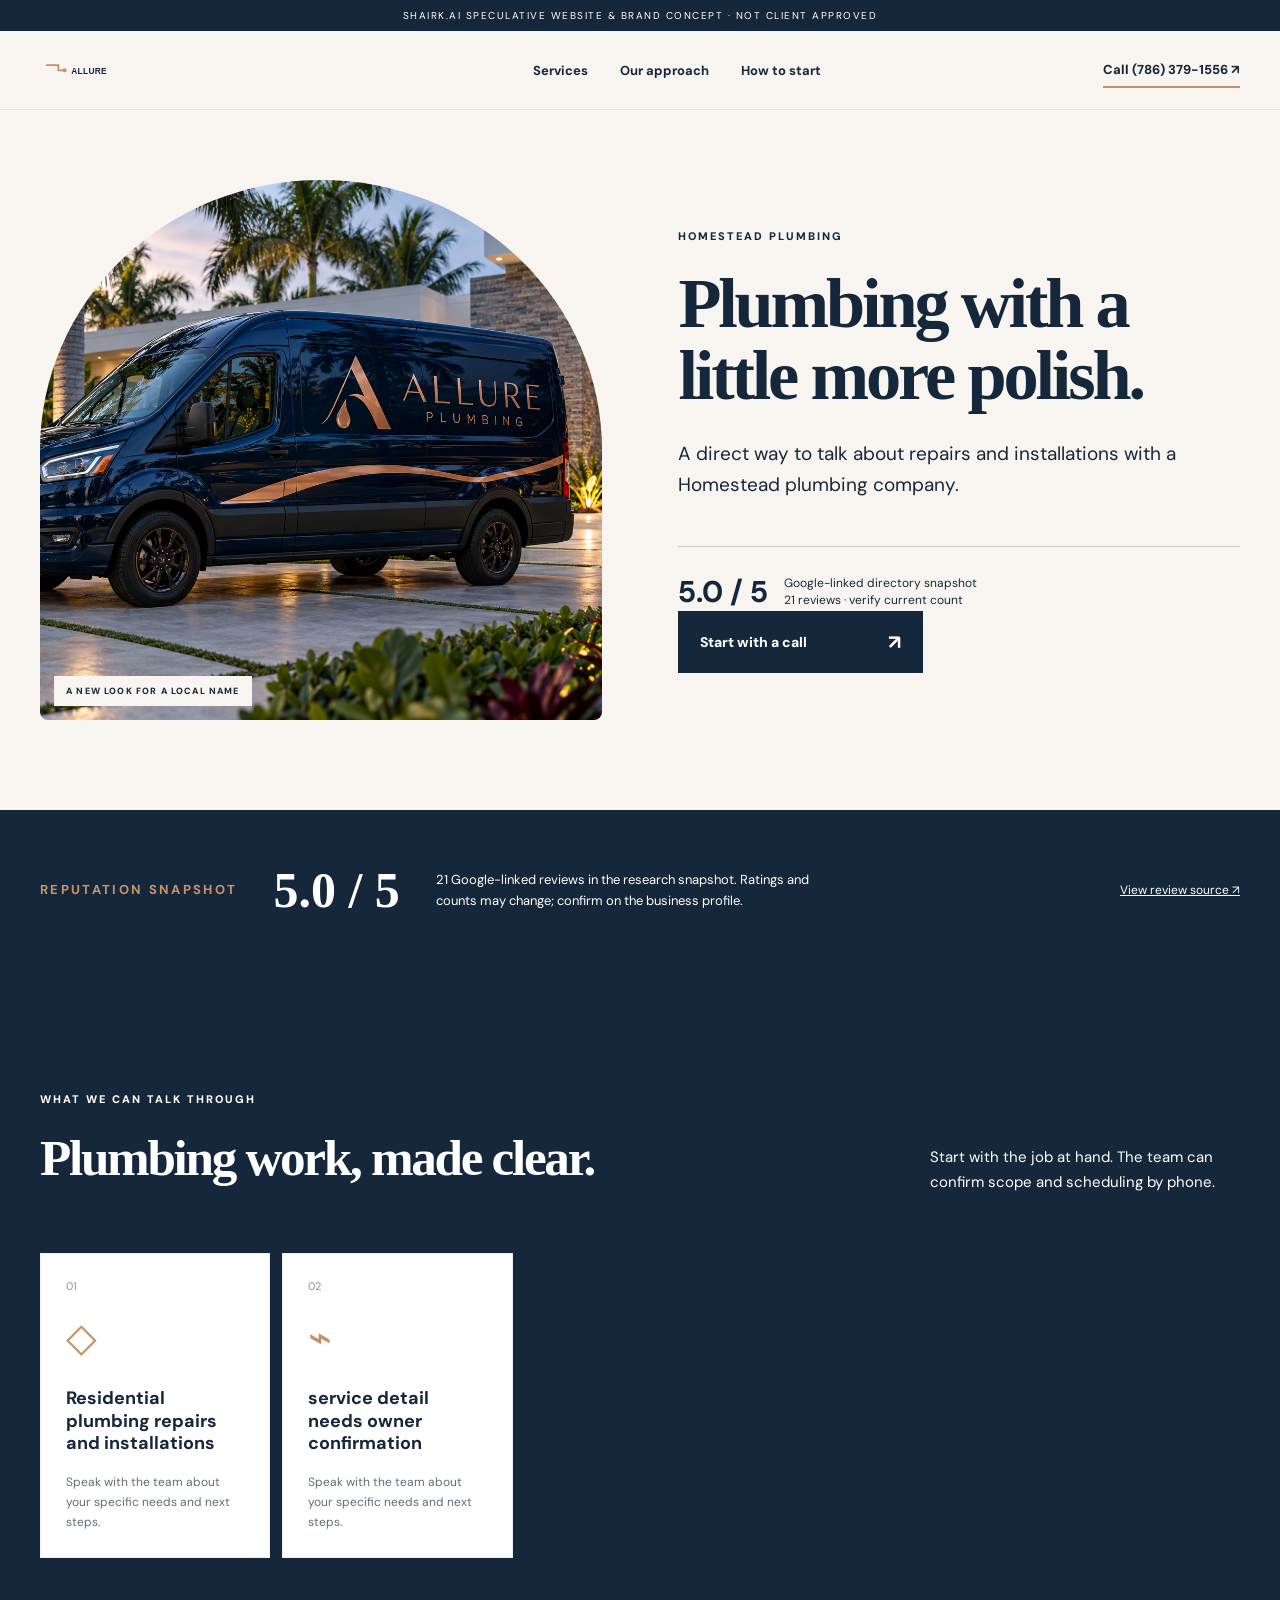
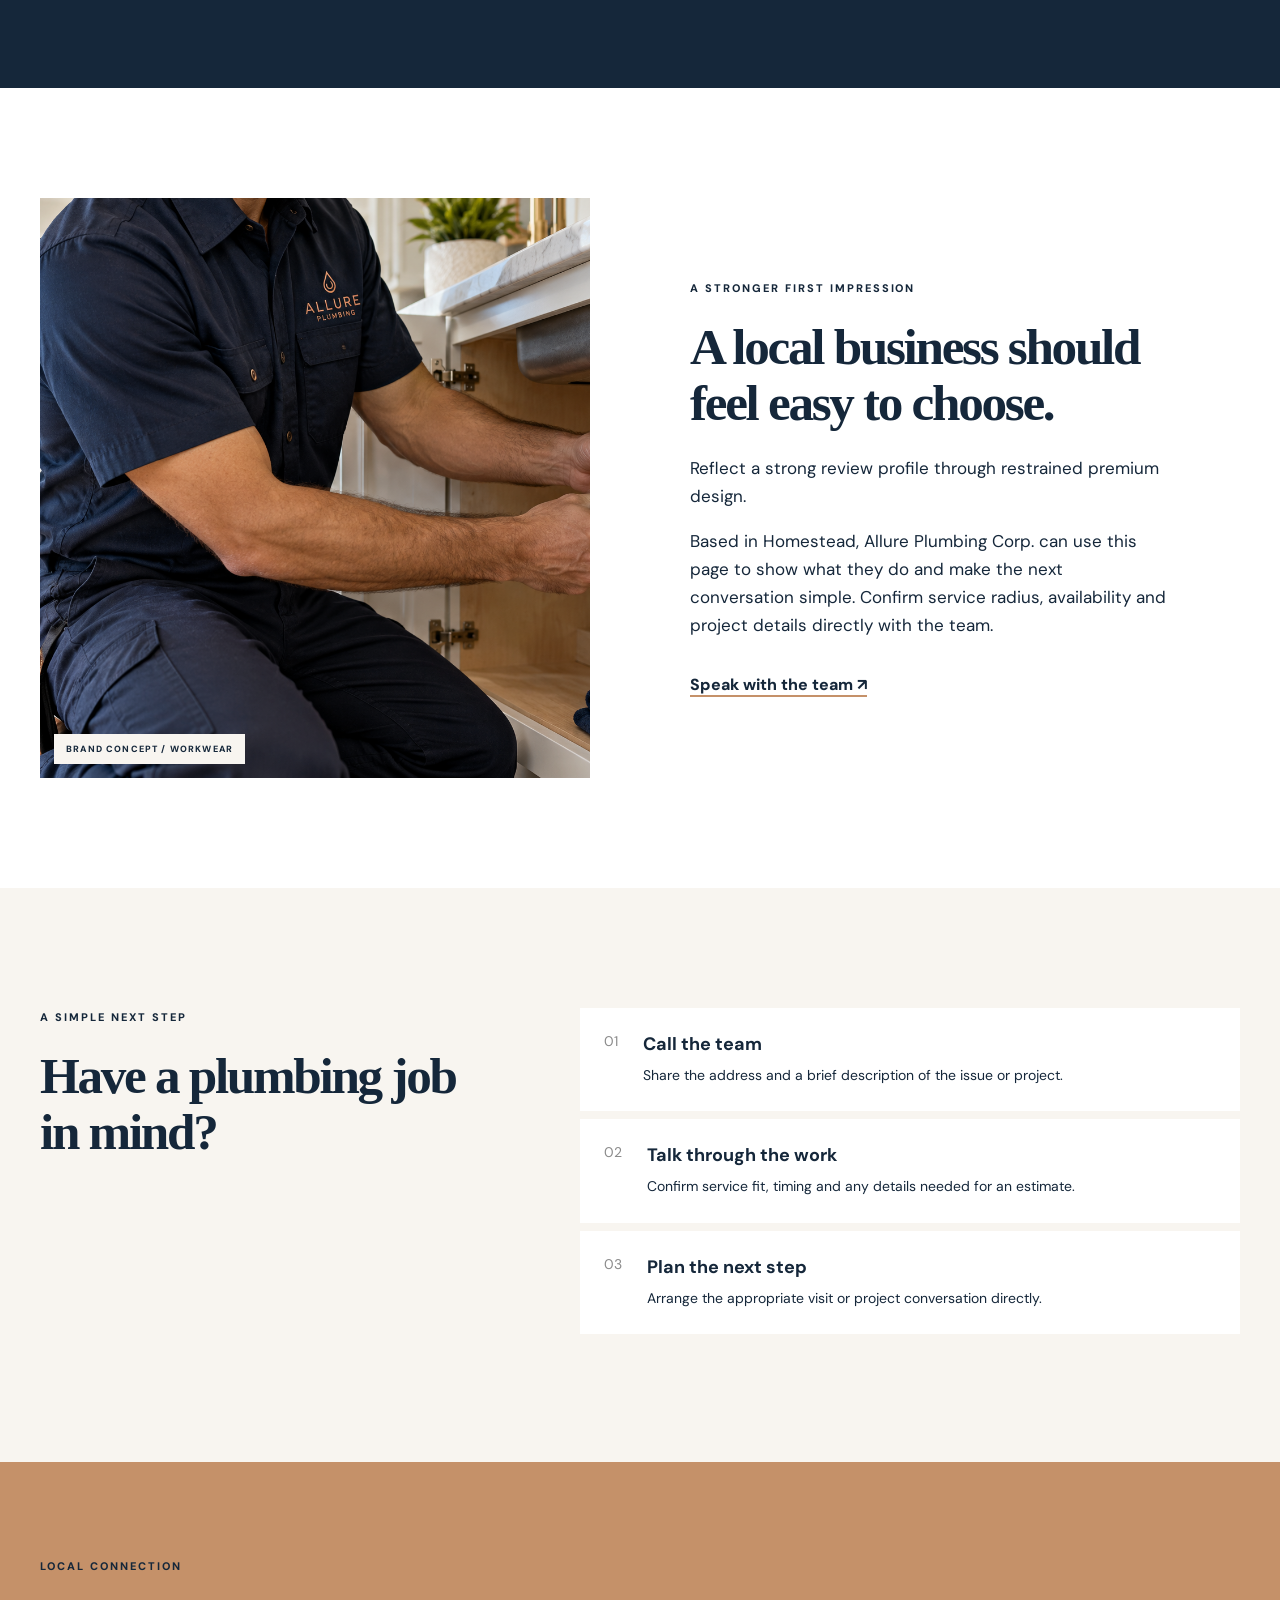
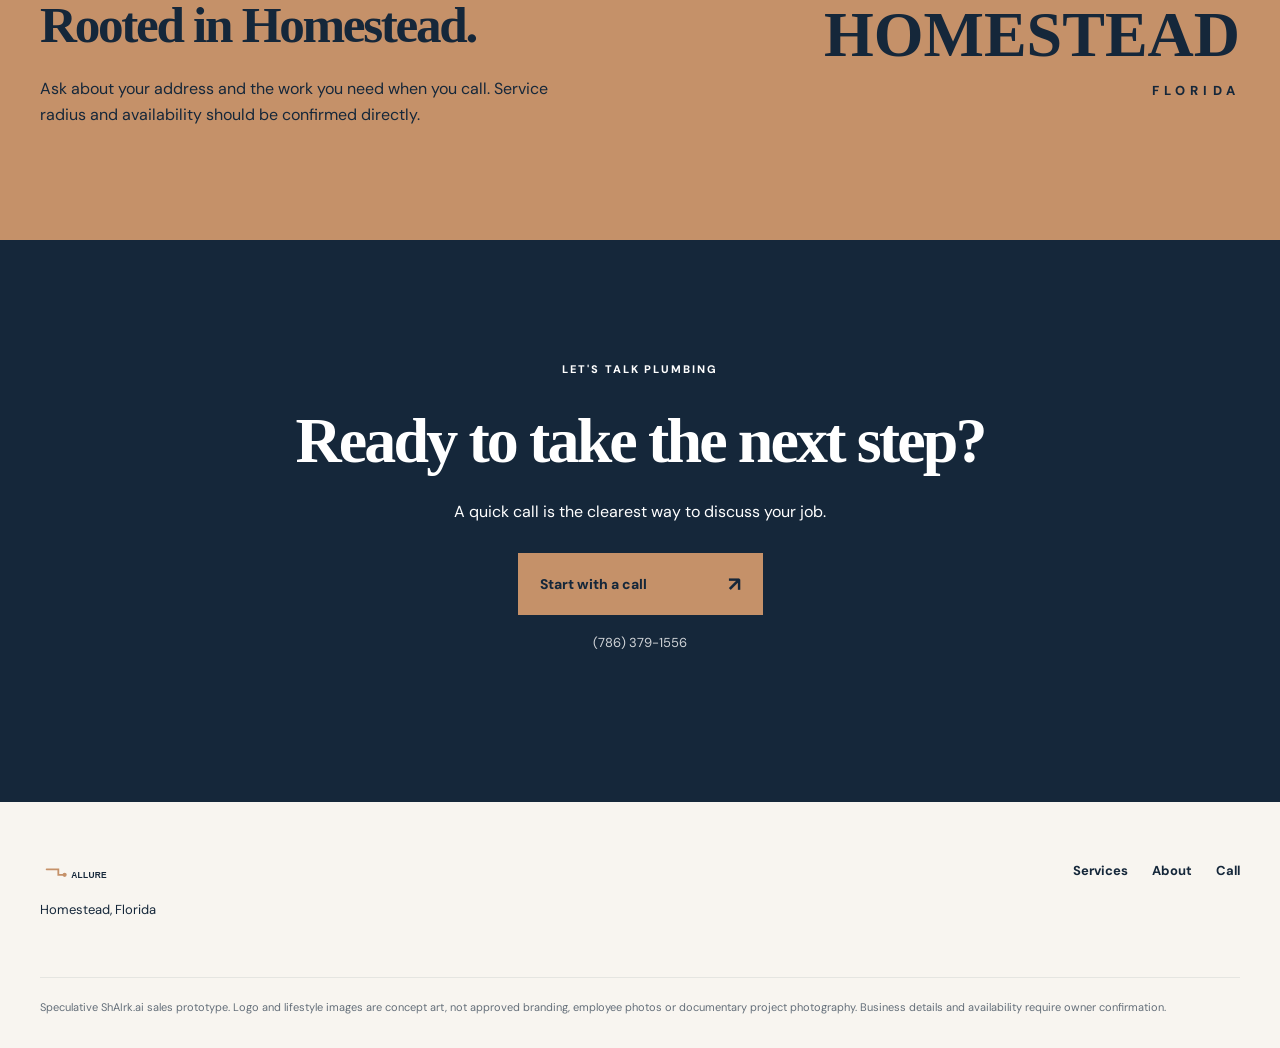
==== index.html @ 600c4ca1 "Build speculative landing page prototype" ====
<!doctype html><html lang="en"><head><meta charset="utf-8"><meta name="viewport" content="width=device-width,initial-scale=1"><meta name="theme-color" content="#15273a"><meta name="description" content="Concept landing page for Allure Plumbing Corp.: explore plumbing services and call (786) 379-1556."><title>Allure Plumbing Corp. | Plumbing in Homestead</title><link rel="icon" href="assets/favicon.svg" type="image/svg+xml"><link rel="stylesheet" href="styles.css"></head>
    <body class="style-6"><div class="concept-ribbon">SHAIRK.AI SPECULATIVE WEBSITE & BRAND CONCEPT · NOT CLIENT APPROVED</div><header class="site-header"><div class="wrap nav"><a class="brand" href="#top" aria-label="Allure Plumbing Corp. home"><img src="assets/logo-concept-a.svg" alt="Allure Plumbing Corp. concept logo"></a><nav aria-label="Main navigation"><a href="#services">Services</a><a href="#about">Our approach</a><a href="#process">How to start</a></nav><a class="nav-call" href="tel:+17863791556">Call (786) 379-1556 ↗</a></div></header><main id="top"><section class="hero wrap"><div class="hero-media"><img src="assets/brand-vehicle.png" alt="Speculative branded service vehicle concept" loading="eager"><div class="caption">A NEW LOOK FOR A LOCAL NAME</div></div><div class="hero-copy"><p class="eyebrow">HOMESTEAD PLUMBING</p><h1>Plumbing with a little more polish.</h1><p class="lead">A direct way to talk about repairs and installations with a Homestead plumbing company.</p><div class="rating"><strong>5.0 / 5</strong><span>Google-linked directory snapshot<br>21 reviews · verify current count</span></div><a class="button" href="tel:+17863791556">Start with a call <span>↗</span></a></div></section><section class="review-band" aria-label="Reputation snapshot"><div class="wrap review-inner"><p class="eyebrow">REPUTATION SNAPSHOT</p><strong>5.0 / 5</strong><p>21 Google-linked reviews in the research snapshot. Ratings and counts may change; confirm on the business profile.</p><a href="https://reviews.birdeye.com/allure-plumbing-corp-167033149842529" target="_blank" rel="noopener noreferrer">View review source ↗</a></div></section><section class="services wrap" id="services"><div class="section-heading"><div><p class="eyebrow">WHAT WE CAN TALK THROUGH</p><h2>Plumbing work, made clear.</h2></div><p>Start with the job at hand. The team can confirm scope and scheduling by phone.</p></div><div class="service-grid"><article class="service-card"><span class="service-index">01</span><span class="service-symbol" aria-hidden="true">◇</span><h3>Residential plumbing repairs and installations</h3><p>Speak with the team about your specific needs and next steps.</p></article><article class="service-card"><span class="service-index">02</span><span class="service-symbol" aria-hidden="true">⌁</span><h3>service detail needs owner confirmation</h3><p>Speak with the team about your specific needs and next steps.</p></article></div></section>
    <section class="story" id="about"><div class="wrap story-grid"><div class="story-media"><img src="assets/brand-workwear.png" alt="Speculative branded workwear concept" loading="lazy"><span class="caption">BRAND CONCEPT / WORKWEAR</span></div><div class="story-copy"><p class="eyebrow">A STRONGER FIRST IMPRESSION</p><h2>A local business should feel easy to choose.</h2><p>Reflect a strong review profile through restrained premium design.</p><p>Based in Homestead, Allure Plumbing Corp. can use this page to show what they do and make the next conversation simple. Confirm service radius, availability and project details directly with the team.</p><a class="text-link" href="tel:+17863791556">Speak with the team ↗</a></div></div></section>
    <section class="process wrap process-alt" id="process"><div><p class="eyebrow">A SIMPLE NEXT STEP</p><h2>Have a plumbing job in mind?</h2></div><ol><li><span>01</span><div><strong>Call the team</strong><p>Share the address and a brief description of the issue or project.</p></div></li><li><span>02</span><div><strong>Talk through the work</strong><p>Confirm service fit, timing and any details needed for an estimate.</p></div></li><li><span>03</span><div><strong>Plan the next step</strong><p>Arrange the appropriate visit or project conversation directly.</p></div></li></ol></section><section class="area" id="area"><div class="wrap area-inner"><div><p class="eyebrow">LOCAL CONNECTION</p><h2>Rooted in Homestead.</h2><p>Ask about your address and the work you need when you call. Service radius and availability should be confirmed directly.</p></div><div class="area-mark">HOMESTEAD<span>FLORIDA</span></div></div></section><section class="final-cta"><div class="wrap"><p class="eyebrow">LET'S TALK PLUMBING</p><h2>Ready to take the next step?</h2><p>A quick call is the clearest way to discuss your job.</p><a class="button" href="tel:+17863791556">Start with a call <span>↗</span></a><p class="phone-print">(786) 379-1556</p></div></section></main><footer><div class="wrap footer-grid"><div><img src="assets/logo-concept-a.svg" alt="Allure Plumbing Corp. concept logo"><p>Homestead, Florida</p></div><div><a href="#services">Services</a><a href="#about">About</a><a href="tel:+17863791556">Call</a></div></div><p class="disclaimer wrap">Speculative ShAIrk.ai sales prototype. Logo and lifestyle images are concept art, not approved branding, employee photos or documentary project photography. Business details and availability require owner confirmation.</p></footer><a class="mobile-call" href="tel:+17863791556">Start with a call ↗</a></body></html>
---- styles.css ----
@import url('https://fonts.googleapis.com/css2?family=DM+Sans:wght@400;500;600;700;800&family=Manrope:wght@400;500;600;700;800&display=swap');
    :root{--ink:#15273a;--accent:#c59169;--paper:#f8f5f0;--font-head:Georgia;--font-body:'DM Sans',Arial,sans-serif}*{box-sizing:border-box}html{scroll-behavior:smooth}body{margin:0;color:var(--ink);background:var(--paper);font-family:var(--font-body)}a{color:inherit;text-decoration:none}img{display:block;max-width:100%}.wrap{width:min(1200px,calc(100% - 48px));margin:auto}.concept-ribbon{background:var(--ink);color:white;text-align:center;font-size:10px;letter-spacing:.15em;padding:9px 15px}.site-header{background:var(--paper);border-bottom:1px solid rgba(20,40,50,.1);position:sticky;top:0;z-index:20;backdrop-filter:blur(16px)}.nav{display:flex;align-items:center;justify-content:space-between;gap:28px;min-height:78px}.brand img{width:210px;max-height:52px}nav{display:flex;gap:32px;font-size:13px;font-weight:700}nav a:hover,.text-link:hover{text-decoration:underline}.nav-call{font-size:13px;font-weight:800;border-bottom:2px solid var(--accent);padding:8px 0;white-space:nowrap}.eyebrow{font-size:11px;letter-spacing:.18em;font-weight:800;text-transform:uppercase;margin:0 0 22px}h1,h2,h3,p{margin-top:0}h1,h2{font-family:var(--font-head);letter-spacing:-.045em}h1{font-size:clamp(48px,5.5vw,86px);line-height:1.03;margin:0 0 26px}h2{font-size:clamp(38px,4vw,60px);line-height:1.08;margin:0 0 24px}h3{font-size:21px;line-height:1.25}p{line-height:1.65}.hero{display:grid;grid-template-columns:1fr 1fr;gap:clamp(40px,6vw,90px);align-items:center;min-height:690px;padding-top:70px;padding-bottom:90px}.hero-copy{max-width:600px}.hero-copy .lead{font-size:19px;max-width:540px;margin-bottom:32px}.button{display:inline-flex;align-items:center;justify-content:space-between;gap:38px;background:var(--ink);color:white;font-weight:800;font-size:14px;padding:18px 22px;min-width:245px;transition:transform .2s,background .2s}.button:hover{transform:translateY(-3px);background:#263e50}.button span{font-size:20px}.hero-media{position:relative;min-width:0}.hero-media img{width:100%;height:540px;object-fit:cover}.caption{position:absolute;bottom:14px;left:14px;background:var(--paper);padding:9px 12px;font-size:9px;letter-spacing:.13em;font-weight:800}.rating{display:flex;gap:16px;align-items:center;margin-top:46px;padding-top:25px;border-top:1px solid rgba(30,40,40,.2)}.rating strong{font-size:30px;white-space:nowrap}.rating span{font-size:12px;line-height:1.4}.hero-stamp{position:absolute;right:-20px;bottom:-20px;background:var(--accent);width:140px;height:140px;border-radius:50%;display:grid;place-content:center;text-align:center;font-size:15px;font-weight:800;transform:rotate(10deg)}.review-band{background:var(--ink);color:white}.review-inner{display:flex;align-items:center;gap:36px;min-height:160px}.review-inner .eyebrow{margin:0;min-width:160px;color:var(--accent)}.review-inner strong{font-size:50px;font-family:var(--font-head);white-space:nowrap}.review-inner p{font-size:13px;max-width:390px;margin:0}.review-inner a{font-size:12px;text-decoration:underline;margin-left:auto;white-space:nowrap}.services{padding-top:120px;padding-bottom:130px}.section-heading{display:flex;justify-content:space-between;align-items:end;gap:40px;margin-bottom:44px}.section-heading>p{max-width:310px;font-size:15px}.service-grid{display:grid;grid-template-columns:repeat(5,1fr);gap:12px}.service-card{background:white;min-height:265px;padding:25px;display:flex;flex-direction:column;border:1px solid rgba(20,40,50,.08)}.service-index{font-size:11px;opacity:.5}.service-symbol{font-size:40px;color:var(--accent);margin:18px 0 24px}.service-card h3{font-size:18px;flex:1}.service-card p{font-size:12px;margin:0;opacity:.68}.story{background:white;padding:110px 0}.story-grid{display:grid;grid-template-columns:1fr 1fr;align-items:center;gap:100px}.story-media{position:relative}.story-media img{width:100%;height:580px;object-fit:cover}.story-copy{max-width:480px}.story-copy p:not(.eyebrow){font-size:17px}.text-link{display:inline-block;border-bottom:2px solid var(--accent);font-weight:800;margin-top:18px}.process{display:grid;grid-template-columns:1fr 1fr;gap:100px;padding-top:120px;padding-bottom:120px}.process ol{padding:0;margin:0;list-style:none}.process li{display:flex;gap:25px;padding:22px 0;border-top:1px solid rgba(20,40,50,.2)}.process li span{color:#8b8b8b;font-size:14px}.process li strong{font-size:18px}.process li p{font-size:14px;margin:8px 0 0}.area{background:var(--accent);padding:95px 0}.area-inner{display:flex;justify-content:space-between;align-items:center;gap:50px}.area-inner>div:first-child{max-width:540px}.area-mark{font-family:var(--font-head);font-size:clamp(35px,5vw,78px);font-weight:bold;line-height:1;text-align:right}.area-mark span{display:block;font:800 13px var(--font-body);letter-spacing:.4em;margin-top:15px}.final-cta{background:var(--ink);color:white;text-align:center;padding:120px 0}.final-cta h2{font-size:clamp(45px,5vw,75px)}.final-cta p{margin-bottom:28px}.final-cta .button{background:var(--accent);color:var(--ink)}.phone-print{font-size:13px;margin-top:17px;opacity:.8}footer{background:var(--paper);padding:60px 0 32px}.footer-grid{display:flex;justify-content:space-between;align-items:start}.footer-grid img{width:210px}.footer-grid p{font-size:13px;margin:12px 0}.footer-grid>div:last-child{display:flex;gap:24px;font-size:13px;font-weight:700}.disclaimer{border-top:1px solid rgba(20,40,50,.12);padding-top:20px;margin-top:45px;font-size:11px;opacity:.65}.mobile-call{display:none}
    .style-0 .hero-media img,.style-5 .hero-media img{border-radius:48% 48% 4px 4px}.style-1{background:#eaf6f5}.style-1 .hero{grid-template-columns:1.08fr .92fr}.style-1 .hero-media img{border-radius:4px 120px 4px 4px}.style-2 .hero{grid-template-columns:1.15fr .85fr}.style-2 .hero-media img{height:600px;clip-path:polygon(0 0,100% 0,100% 90%,8% 100%)}.style-3 .hero{background:var(--ink);color:white;width:100%;padding-left:max(24px,calc((100vw - 1200px)/2));padding-right:max(24px,calc((100vw - 1200px)/2))}.style-3 .hero .button{background:var(--accent);color:var(--ink)}.style-3 .hero-media img{border:14px solid white;transform:rotate(2deg)}.style-4 .hero-media img{border-radius:220px 220px 0 0}.style-4 .hero{grid-template-columns:.9fr 1.1fr}.style-5 .hero{grid-template-columns:1.05fr .95fr}.style-5 .hero-media img{border-radius:50% 50% 0 0}.style-6 .hero-media img{border-radius:50% 50% 8px 8px}.style-6 .services{background:var(--ink);color:white;width:100%;padding-left:max(24px,calc((100vw - 1200px)/2));padding-right:max(24px,calc((100vw - 1200px)/2))}.style-6 .service-card{color:var(--ink)}.style-7 .hero{grid-template-columns:1fr 1.1fr}.style-7 .hero-media img{border-radius:14px;box-shadow:20px 20px 0 var(--accent)}.style-8 .hero{background:var(--accent);width:100%;padding-left:max(24px,calc((100vw - 1200px)/2));padding-right:max(24px,calc((100vw - 1200px)/2))}.style-8 .hero-media img{border-radius:50%}.style-9 .hero-media img{border-radius:180px 180px 18px 18px}.style-9 .hero{grid-template-columns:1fr .85fr}.alternate .story-grid{direction:rtl}.alternate .story-grid>*{direction:ltr}.process-alt{grid-template-columns:.8fr 1.2fr}.process-alt li{background:white;margin-bottom:8px;padding:24px;border:0}
    @media(max-width:950px){nav{display:none}.service-grid{grid-template-columns:repeat(3,1fr)}.story-grid{gap:50px}.review-inner{flex-wrap:wrap;padding:28px 0;gap:16px}.review-inner a{margin-left:0}}
    @media(max-width:700px){.wrap{width:min(100% - 32px,560px)}.concept-ribbon{font-size:8px}.nav{min-height:68px}.brand img{width:150px}.nav-call{display:none}.hero,.style-1 .hero,.style-2 .hero,.style-3 .hero,.style-4 .hero,.style-5 .hero,.style-7 .hero,.style-8 .hero,.style-9 .hero{display:flex;flex-direction:column;align-items:stretch;gap:34px;min-height:0;padding-top:45px;padding-bottom:55px}.hero .hero-media{order:2}.hero .hero-copy{order:1}.hero-media img,.style-2 .hero-media img{height:350px}h1{font-size:clamp(42px,11vw,66px)}h2{font-size:38px}.hero-copy .lead{font-size:16px}.rating{margin-top:30px}.review-inner{display:grid;grid-template-columns:1fr 1fr}.review-inner .eyebrow{grid-column:span 2}.review-inner strong{font-size:40px}.review-inner p{font-size:11px}.review-inner a{grid-column:span 2}.services{padding-top:75px;padding-bottom:80px}.section-heading{display:block}.service-grid{grid-template-columns:1fr 1fr}.service-card{min-height:220px;padding:18px}.service-card h3{font-size:16px}.service-card p{font-size:11px}.story{padding:75px 0}.story-grid,.process{display:flex;flex-direction:column;gap:35px}.story-media img{height:360px}.process{padding-top:80px;padding-bottom:80px}.process ol{width:100%}.area{padding:65px 0}.area-inner{display:block}.area-mark{text-align:left;margin-top:40px}.final-cta{padding:85px 0}.footer-grid{display:block}.footer-grid>div:last-child{margin-top:25px}.mobile-call{display:block;position:fixed;bottom:0;left:0;width:100%;padding:17px;text-align:center;background:var(--accent);color:var(--ink);font-size:14px;font-weight:800;z-index:30;box-shadow:0 -4px 24px #0002}footer{padding-bottom:100px}}
    @media(max-width:420px){.service-grid{grid-template-columns:1fr}.service-card{min-height:170px}.hero-media img{height:290px}.hero-stamp{width:100px;height:100px;font-size:11px;right:0}}
    @media(prefers-reduced-motion:reduce){html{scroll-behavior:auto}.button{transition:none}}
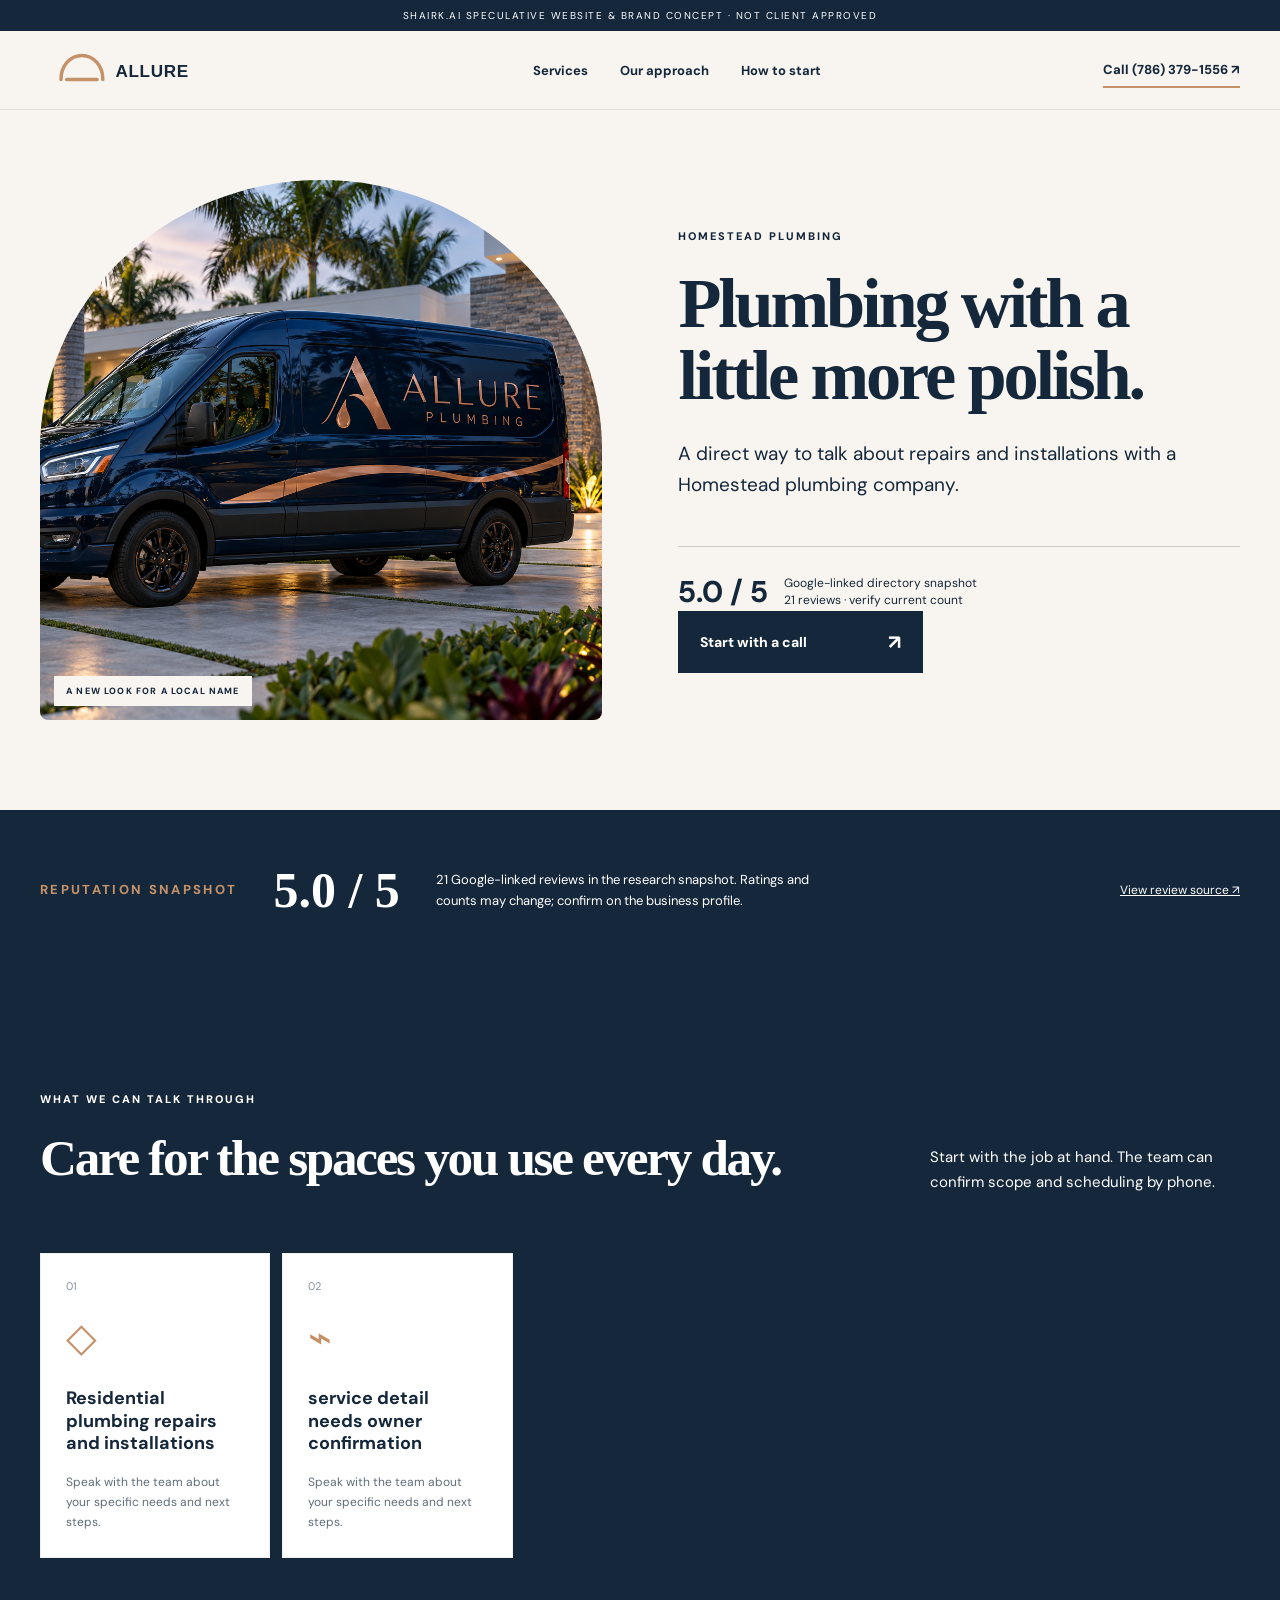
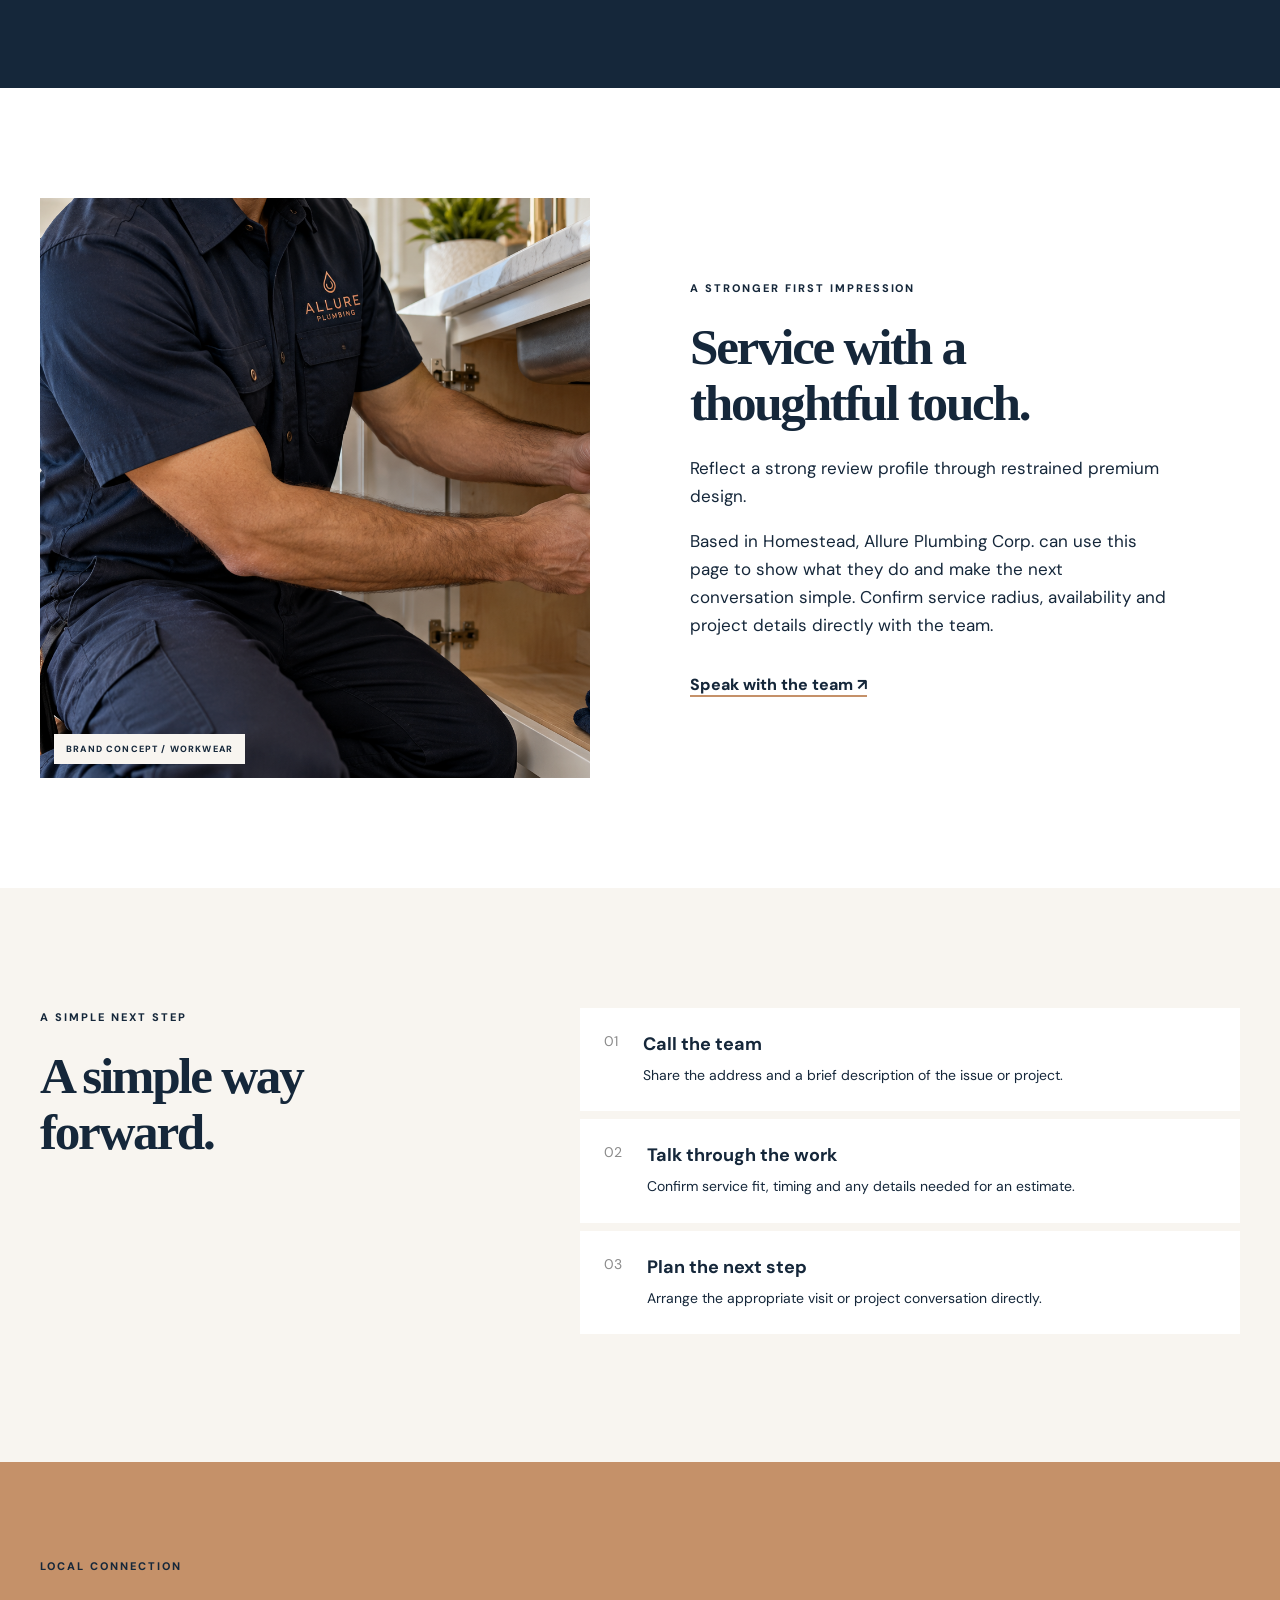
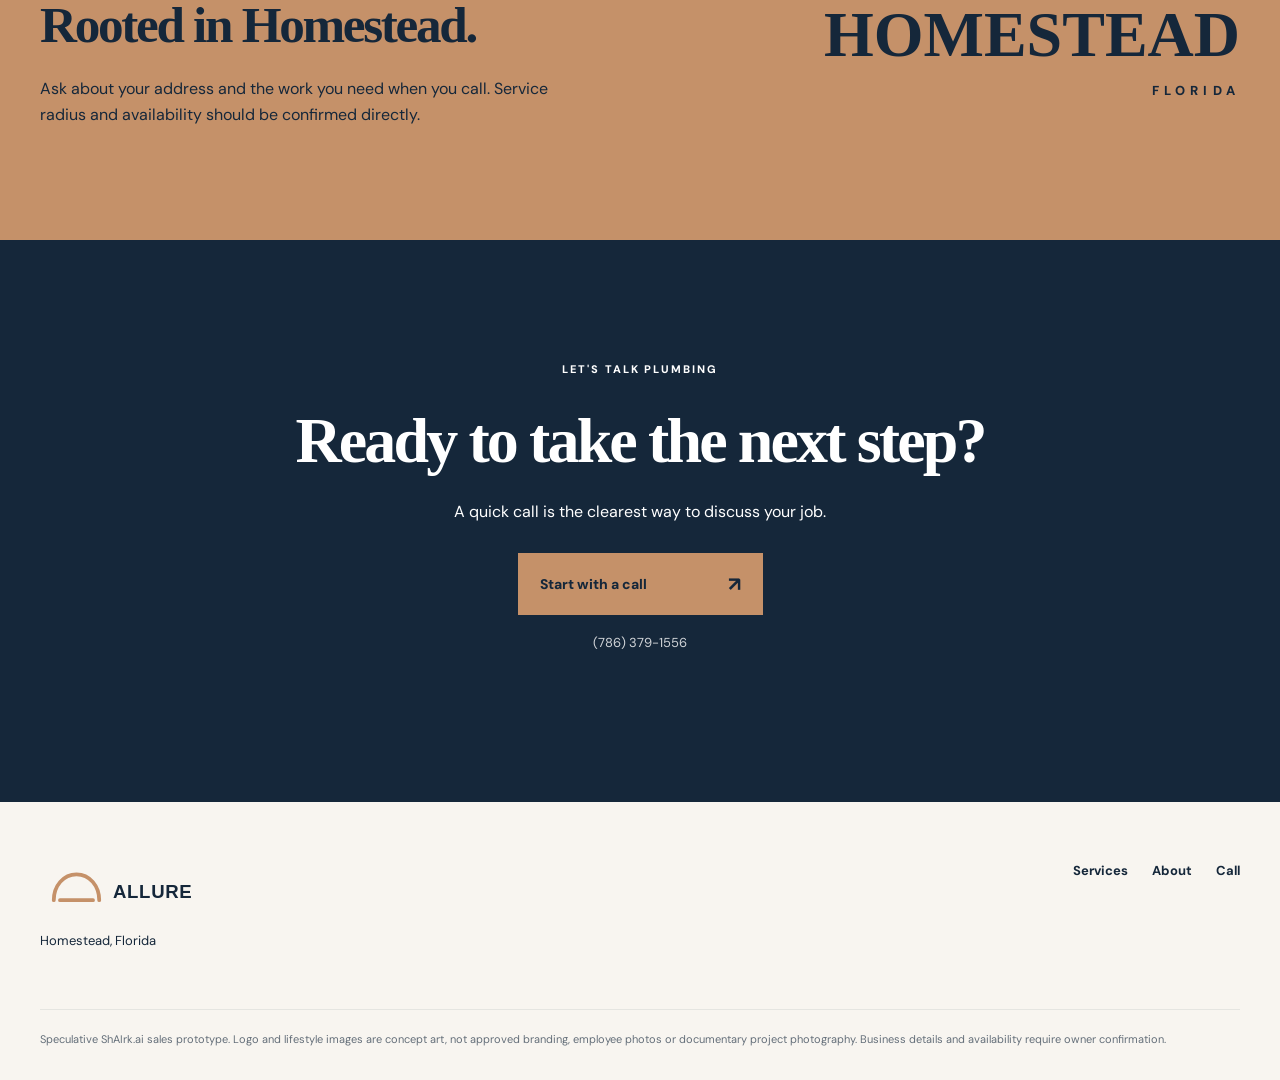
==== commit 7678dd07: "Polish brand directions and add logo review" ====
--- a/index.html
+++ b/index.html
@@ -1,4 +1,4 @@
 <!doctype html><html lang="en"><head><meta charset="utf-8"><meta name="viewport" content="width=device-width,initial-scale=1"><meta name="theme-color" content="#15273a"><meta name="description" content="Concept landing page for Allure Plumbing Corp.: explore plumbing services and call (786) 379-1556."><title>Allure Plumbing Corp. | Plumbing in Homestead</title><link rel="icon" href="assets/favicon.svg" type="image/svg+xml"><link rel="stylesheet" href="styles.css"></head>
-    <body class="style-6"><div class="concept-ribbon">SHAIRK.AI SPECULATIVE WEBSITE & BRAND CONCEPT · NOT CLIENT APPROVED</div><header class="site-header"><div class="wrap nav"><a class="brand" href="#top" aria-label="Allure Plumbing Corp. home"><img src="assets/logo-concept-a.svg" alt="Allure Plumbing Corp. concept logo"></a><nav aria-label="Main navigation"><a href="#services">Services</a><a href="#about">Our approach</a><a href="#process">How to start</a></nav><a class="nav-call" href="tel:+17863791556">Call (786) 379-1556 ↗</a></div></header><main id="top"><section class="hero wrap"><div class="hero-media"><img src="assets/brand-vehicle.png" alt="Speculative branded service vehicle concept" loading="eager"><div class="caption">A NEW LOOK FOR A LOCAL NAME</div></div><div class="hero-copy"><p class="eyebrow">HOMESTEAD PLUMBING</p><h1>Plumbing with a little more polish.</h1><p class="lead">A direct way to talk about repairs and installations with a Homestead plumbing company.</p><div class="rating"><strong>5.0 / 5</strong><span>Google-linked directory snapshot<br>21 reviews · verify current count</span></div><a class="button" href="tel:+17863791556">Start with a call <span>↗</span></a></div></section><section class="review-band" aria-label="Reputation snapshot"><div class="wrap review-inner"><p class="eyebrow">REPUTATION SNAPSHOT</p><strong>5.0 / 5</strong><p>21 Google-linked reviews in the research snapshot. Ratings and counts may change; confirm on the business profile.</p><a href="https://reviews.birdeye.com/allure-plumbing-corp-167033149842529" target="_blank" rel="noopener noreferrer">View review source ↗</a></div></section><section class="services wrap" id="services"><div class="section-heading"><div><p class="eyebrow">WHAT WE CAN TALK THROUGH</p><h2>Plumbing work, made clear.</h2></div><p>Start with the job at hand. The team can confirm scope and scheduling by phone.</p></div><div class="service-grid"><article class="service-card"><span class="service-index">01</span><span class="service-symbol" aria-hidden="true">◇</span><h3>Residential plumbing repairs and installations</h3><p>Speak with the team about your specific needs and next steps.</p></article><article class="service-card"><span class="service-index">02</span><span class="service-symbol" aria-hidden="true">⌁</span><h3>service detail needs owner confirmation</h3><p>Speak with the team about your specific needs and next steps.</p></article></div></section>
-    <section class="story" id="about"><div class="wrap story-grid"><div class="story-media"><img src="assets/brand-workwear.png" alt="Speculative branded workwear concept" loading="lazy"><span class="caption">BRAND CONCEPT / WORKWEAR</span></div><div class="story-copy"><p class="eyebrow">A STRONGER FIRST IMPRESSION</p><h2>A local business should feel easy to choose.</h2><p>Reflect a strong review profile through restrained premium design.</p><p>Based in Homestead, Allure Plumbing Corp. can use this page to show what they do and make the next conversation simple. Confirm service radius, availability and project details directly with the team.</p><a class="text-link" href="tel:+17863791556">Speak with the team ↗</a></div></div></section>
-    <section class="process wrap process-alt" id="process"><div><p class="eyebrow">A SIMPLE NEXT STEP</p><h2>Have a plumbing job in mind?</h2></div><ol><li><span>01</span><div><strong>Call the team</strong><p>Share the address and a brief description of the issue or project.</p></div></li><li><span>02</span><div><strong>Talk through the work</strong><p>Confirm service fit, timing and any details needed for an estimate.</p></div></li><li><span>03</span><div><strong>Plan the next step</strong><p>Arrange the appropriate visit or project conversation directly.</p></div></li></ol></section><section class="area" id="area"><div class="wrap area-inner"><div><p class="eyebrow">LOCAL CONNECTION</p><h2>Rooted in Homestead.</h2><p>Ask about your address and the work you need when you call. Service radius and availability should be confirmed directly.</p></div><div class="area-mark">HOMESTEAD<span>FLORIDA</span></div></div></section><section class="final-cta"><div class="wrap"><p class="eyebrow">LET'S TALK PLUMBING</p><h2>Ready to take the next step?</h2><p>A quick call is the clearest way to discuss your job.</p><a class="button" href="tel:+17863791556">Start with a call <span>↗</span></a><p class="phone-print">(786) 379-1556</p></div></section></main><footer><div class="wrap footer-grid"><div><img src="assets/logo-concept-a.svg" alt="Allure Plumbing Corp. concept logo"><p>Homestead, Florida</p></div><div><a href="#services">Services</a><a href="#about">About</a><a href="tel:+17863791556">Call</a></div></div><p class="disclaimer wrap">Speculative ShAIrk.ai sales prototype. Logo and lifestyle images are concept art, not approved branding, employee photos or documentary project photography. Business details and availability require owner confirmation.</p></footer><a class="mobile-call" href="tel:+17863791556">Start with a call ↗</a></body></html>+    <body class="style-6"><div class="concept-ribbon">SHAIRK.AI SPECULATIVE WEBSITE & BRAND CONCEPT · NOT CLIENT APPROVED</div><header class="site-header"><div class="wrap nav"><a class="brand" href="#top" aria-label="Allure Plumbing Corp. home"><img src="assets/logo-concept-a.svg" alt="Allure Plumbing Corp. concept logo"></a><nav aria-label="Main navigation"><a href="#services">Services</a><a href="#about">Our approach</a><a href="#process">How to start</a></nav><a class="nav-call" href="tel:+17863791556">Call (786) 379-1556 ↗</a></div></header><main id="top"><section class="hero wrap"><div class="hero-media"><img src="assets/brand-vehicle.png" alt="Speculative branded service vehicle concept" loading="eager"><div class="caption">A NEW LOOK FOR A LOCAL NAME</div></div><div class="hero-copy"><p class="eyebrow">HOMESTEAD PLUMBING</p><h1>Plumbing with a little more polish.</h1><p class="lead">A direct way to talk about repairs and installations with a Homestead plumbing company.</p><div class="rating"><strong>5.0 / 5</strong><span>Google-linked directory snapshot<br>21 reviews · verify current count</span></div><a class="button" href="tel:+17863791556">Start with a call <span>↗</span></a></div></section><section class="review-band" aria-label="Reputation snapshot"><div class="wrap review-inner"><p class="eyebrow">REPUTATION SNAPSHOT</p><strong>5.0 / 5</strong><p>21 Google-linked reviews in the research snapshot. Ratings and counts may change; confirm on the business profile.</p><a href="https://reviews.birdeye.com/allure-plumbing-corp-167033149842529" target="_blank" rel="noopener noreferrer">View review source ↗</a></div></section><section class="services wrap" id="services"><div class="section-heading"><div><p class="eyebrow">WHAT WE CAN TALK THROUGH</p><h2>Care for the spaces you use every day.</h2></div><p>Start with the job at hand. The team can confirm scope and scheduling by phone.</p></div><div class="service-grid"><article class="service-card"><span class="service-index">01</span><span class="service-symbol" aria-hidden="true">◇</span><h3>Residential plumbing repairs and installations</h3><p>Speak with the team about your specific needs and next steps.</p></article><article class="service-card"><span class="service-index">02</span><span class="service-symbol" aria-hidden="true">⌁</span><h3>service detail needs owner confirmation</h3><p>Speak with the team about your specific needs and next steps.</p></article></div></section>
+    <section class="story" id="about"><div class="wrap story-grid"><div class="story-media"><img src="assets/brand-workwear.png" alt="Speculative branded workwear concept" loading="lazy"><span class="caption">BRAND CONCEPT / WORKWEAR</span></div><div class="story-copy"><p class="eyebrow">A STRONGER FIRST IMPRESSION</p><h2>Service with a thoughtful touch.</h2><p>Reflect a strong review profile through restrained premium design.</p><p>Based in Homestead, Allure Plumbing Corp. can use this page to show what they do and make the next conversation simple. Confirm service radius, availability and project details directly with the team.</p><a class="text-link" href="tel:+17863791556">Speak with the team ↗</a></div></div></section>
+    <section class="process wrap process-alt" id="process"><div><p class="eyebrow">A SIMPLE NEXT STEP</p><h2>A simple way forward.</h2></div><ol><li><span>01</span><div><strong>Call the team</strong><p>Share the address and a brief description of the issue or project.</p></div></li><li><span>02</span><div><strong>Talk through the work</strong><p>Confirm service fit, timing and any details needed for an estimate.</p></div></li><li><span>03</span><div><strong>Plan the next step</strong><p>Arrange the appropriate visit or project conversation directly.</p></div></li></ol></section><section class="area" id="area"><div class="wrap area-inner"><div><p class="eyebrow">LOCAL CONNECTION</p><h2>Rooted in Homestead.</h2><p>Ask about your address and the work you need when you call. Service radius and availability should be confirmed directly.</p></div><div class="area-mark">HOMESTEAD<span>FLORIDA</span></div></div></section><section class="final-cta"><div class="wrap"><p class="eyebrow">LET'S TALK PLUMBING</p><h2>Ready to take the next step?</h2><p>A quick call is the clearest way to discuss your job.</p><a class="button" href="tel:+17863791556">Start with a call <span>↗</span></a><p class="phone-print">(786) 379-1556</p></div></section></main><footer><div class="wrap footer-grid"><div><img src="assets/logo-concept-a.svg" alt="Allure Plumbing Corp. concept logo"><p>Homestead, Florida</p></div><div><a href="#services">Services</a><a href="#about">About</a><a href="tel:+17863791556">Call</a></div></div><p class="disclaimer wrap">Speculative ShAIrk.ai sales prototype. Logo and lifestyle images are concept art, not approved branding, employee photos or documentary project photography. Business details and availability require owner confirmation.</p></footer><a class="mobile-call" href="tel:+17863791556">Start with a call ↗</a></body></html>
